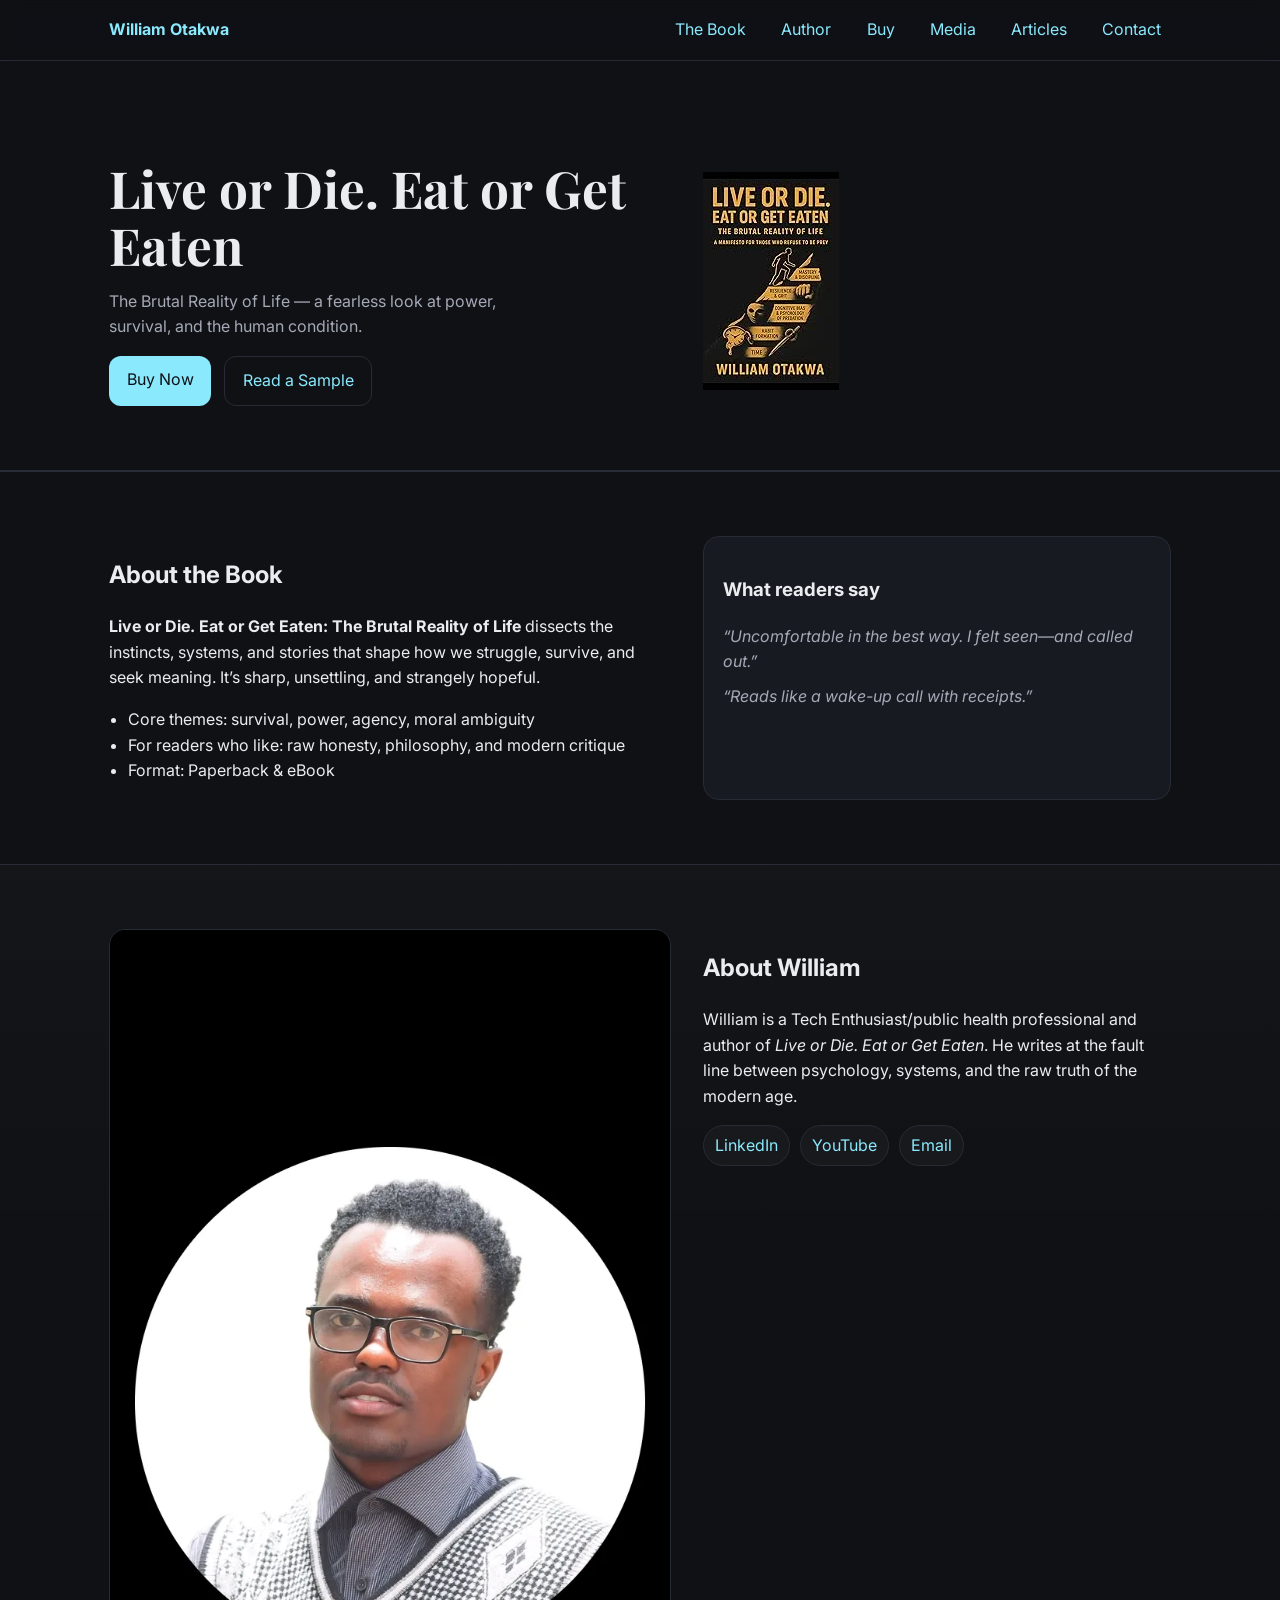
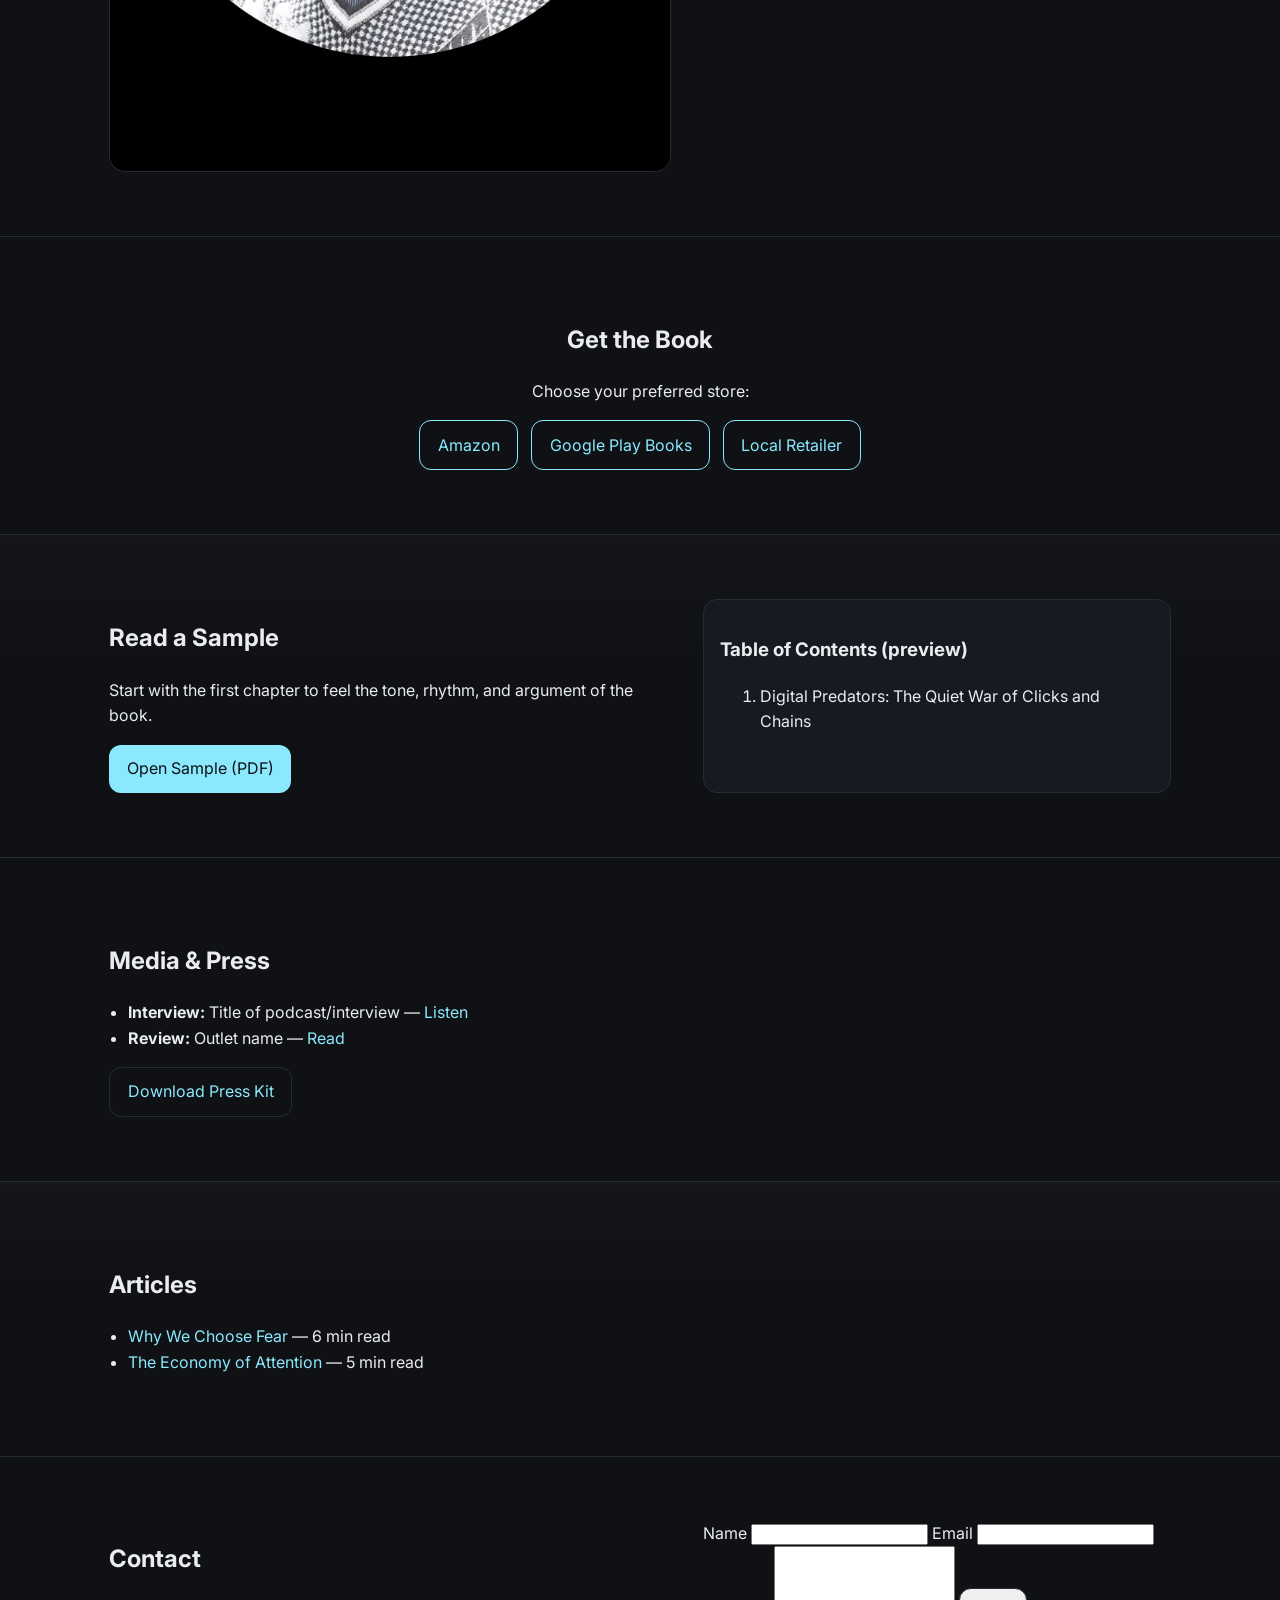
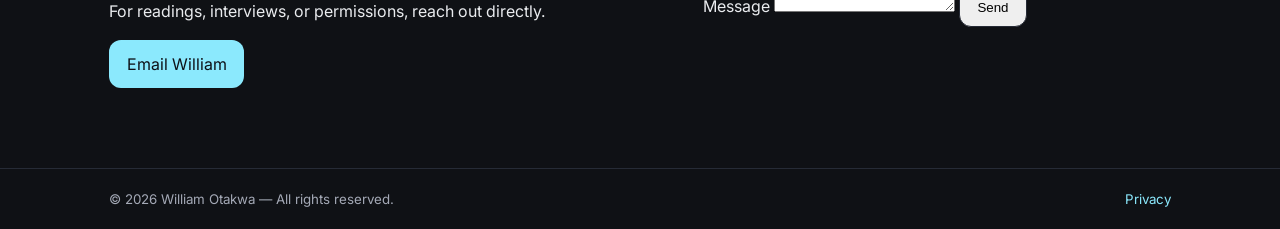
==== index.html @ 6b6ddd79 "Update book cover to new Live-or-Die.webp" ====
<!DOCTYPE html>
<html lang="en">
<head>
  <meta charset="utf-8">
  <title>Live or Die. Eat or Get Eaten — William | Official Book Site</title>
  <meta name="viewport" content="width=device-width, initial-scale=1">
  <meta name="description" content="Live or Die. Eat or Get Eaten: The Brutal Reality of Life — official site by William. Synopsis, author bio, sample chapter, buy links, press, and updates.">

  <!-- Open Graph / Twitter -->
  <meta property="og:type" content="website">
  <meta property="og:title" content="Live or Die. Eat or Get Eaten — Official Site">
  <meta property="og:description" content="The Brutal Reality of Life — book by William. Read the synopsis, preview a chapter, and get your copy.">
  <meta property="og:image" content="https://Archie-sudo.github.io/assets/img/cover-og.jpg">
  <meta property="og:url" content="https://Archie-sudo.github.io/">
  <meta name="twitter:card" content="summary_large_image">

  <!-- Fonts (optional; lightweight) -->
  <link rel="preconnect" href="https://fonts.googleapis.com" crossorigin>
  <link rel="preconnect" href="https://fonts.gstatic.com" crossorigin>
  <link href="https://fonts.googleapis.com/css2?family=Playfair+Display:wght@600;700&family=Inter:wght@400;600;700&display=swap" rel="stylesheet">

  <!-- Styles -->
  <link rel="stylesheet" href="assets/css/style.css">
  <link rel="icon" href="assets/img/favicon.ico">
</head>
<body>
  <header class="nav">
    <div class="container nav__wrap">
      <a class="logo" href="#">William Otakwa</a>
      <nav id="menu" class="menu">
        <a href="#book">The Book</a>
        <a href="#author">Author</a>
        <a href="#buy">Buy</a>
        <a href="#media">Media</a>
        <a href="#blog">Articles</a>
        <a href="#contact">Contact</a>
      </nav>
      <button id="menuBtn" class="menu-btn" aria-label="Menu">☰</button>
    </div>
  </header>

  <section class="hero">
    <div class="container hero__grid">
      <div class="hero__text">
        <h1>Live or Die. Eat or Get Eaten</h1>
        <p class="tagline">The Brutal Reality of Life — a fearless look at power, survival, and the human condition.</p>
        <div class="cta">
          <a class="btn primary" href="#buy">Buy Now</a>
          <a class="btn ghost" href="#sample">Read a Sample</a>
        </div>
      </div>
      <div class="hero__cover">
        <img src="assets/img/cover.webp" alt="Book cover: Live or Die. Eat or Get Eaten">
      </div>
    </div>
  </section>

  <section id="book" class="section">
    <div class="container grid-2">
      <div>
        <h2>About the Book</h2>
        <p><strong>Live or Die. Eat or Get Eaten: The Brutal Reality of Life</strong> dissects the instincts, systems, and stories that shape how we struggle, survive, and seek meaning. It’s sharp, unsettling, and strangely hopeful.</p>
        <ul class="list">
          <li>Core themes: survival, power, agency, moral ambiguity</li>
          <li>For readers who like: raw honesty, philosophy, and modern critique</li>
          <li>Format: Paperback & eBook</li>
        </ul>
      </div>
      <aside class="card">
        <h3>What readers say</h3>
        <p class="quote">“Uncomfortable in the best way. I felt seen—and called out.”</p>
        <p class="quote">“Reads like a wake-up call with receipts.”</p>
      </aside>
    </div>
  </section>

  <section id="author" class="section alt">
    <div class="container grid-2">
      <div>
        <img class="portrait" src="assets/img/author.webp" alt="Author portrait: William">
      </div>
      <div>
        <h2>About William</h2>
        <p>William is a Tech Enthusiast/public health professional and author of <em>Live or Die. Eat or Get Eaten</em>. He writes at the fault line between psychology, systems, and the raw truth of the modern age.</p>
        <div class="socials">
          <a class="chip" href="https://www.linkedin.com/in/YOUR_LINKEDIN" target="_blank" rel="noopener">LinkedIn</a>
          <a class="chip" href="https://www.youtube.com/@YOUR_CHANNEL" target="_blank" rel="noopener">YouTube</a>
          <a class="chip" href="mailto:williamspeakstech@gmail.com">Email</a>
        </div>
      </div>
    </div>
  </section>

  <section id="buy" class="section">
    <div class="container center">
      <h2>Get the Book</h2>
      <p>Choose your preferred store:</p>
      <div class="store-row">
        <a class="btn store" href="https://www.amazon.com/dp/YOUR_ASIN" target="_blank" rel="noopener">Amazon</a>
        <a class="btn store" href="https://play.google.com/books" target="_blank" rel="noopener">Google Play Books</a>
        <a class="btn store" href="https://YOUR_LOCAL_RETAILER_LINK" target="_blank" rel="noopener">Local Retailer</a>
      </div>
    </div>
  </section>

  <section id="sample" class="section alt">
    <div class="container grid-2">
      <div>
        <h2>Read a Sample</h2>
        <p>Start with the first chapter to feel the tone, rhythm, and argument of the book.</p>
        <a class="btn primary" href="assets/sample-chapter.pdf" target="_blank" rel="noopener">Open Sample (PDF)</a>
      </div>
      <div class="mini">
        <h3>Table of Contents (preview)</h3>
        <ol>
          <li> Digital Predators: The Quiet War of
Clicks and Chains</li>
        </ol>
      </div>
    </div>
  </section>

  <section id="media" class="section">
    <div class="container">
      <h2>Media & Press</h2>
      <ul class="media-list">
        <li><strong>Interview:</strong> Title of podcast/interview — <a href="#" target="_blank" rel="noopener">Listen</a></li>
        <li><strong>Review:</strong> Outlet name — <a href="#" target="_blank" rel="noopener">Read</a></li>
      </ul>
      <a class="btn ghost" href="assets/press-kit.zip">Download Press Kit</a>
    </div>
  </section>

  <section id="blog" class="section alt">
    <div class="container">
      <h2>Articles</h2>
      <ul class="post-list">
        <li><a href="blog/why-we-choose-fear.html">Why We Choose Fear</a> — 6 min read</li>
        <li><a href="blog/the-economy-of-attention.html">The Economy of Attention</a> — 5 min read</li>
      </ul>
    </div>
  </section>

  <section id="contact" class="section">
    <div class="container grid-2">
      <div>
        <h2>Contact</h2>
        <p>For readings, interviews, or permissions, reach out directly.</p>
        <p><a class="btn primary" href="mailto:youremail@example.com">Email William</a></p>
      </div>
      <form class="contact-form" action="mailto:youremail@example.com" method="post" enctype="text/plain">
        <label>Name <input name="name" required></label>
        <label>Email <input name="email" type="email" required></label>
        <label>Message <textarea name="message" rows="4" required></textarea></label>
        <button class="btn" type="submit">Send</button>
      </form>
    </div>
  </section>

  <footer class="footer">
    <div class="container split">
      <small>© <span id="y"></span> William Otakwa — All rights reserved.</small>
      <small><a href="privacy.html">Privacy</a></small>
    </div>
  </footer>

  <!-- Simple mobile menu toggle + year -->
  <script>
    document.getElementById('y').textContent = new Date().getFullYear();
    document.getElementById('menuBtn').onclick = () => {
      document.getElementById('menu').classList.toggle('open');
    };
  </script>

  <!-- Minimal JSON-LD for Book + Author -->
  <script type="application/ld+json">
  {
    "@context": "https://schema.org",
    "@graph": [
      {
        "@type": "Book",
        "name": "Live or Die. Eat or Get Eaten: The Brutal Reality of Life",
        "author": {"@type": "Person", "name": "William"},
        "workExample": [{"@type": "Book", "bookFormat": "EBook"}],
        "description": "A fearless look at power, survival, and the human condition.",
        "image": "https://YOUR_USERNAME.github.io/assets/img/cover-og.jpg"
      },
      {
        "@type": "Person",
        "name": "William",
        "url": "https://YOUR_USERNAME.github.io/",
        "sameAs": [
          "https://www.linkedin.com/in/YOUR_LINKEDIN",
          "https://www.youtube.com/@YOUR_CHANNEL"
        ]
      }
    ]
  }
  </script>
</body>
</html>
---- assets/css/style.css ----
:root{
  --bg:#0f1115; --fg:#eaecef; --muted:#a4a9b6;
  --card:#171a21; --line:#262b36;
  --primary:#8be9fd; --accent:#ffd166;
  --serif:"Playfair Display", serif; --sans:"Inter", system-ui, -apple-system, Segoe UI, Roboto, Arial, sans-serif;
}
*{box-sizing:border-box}
html,body{margin:0;padding:0;background:var(--bg);color:var(--fg);font-family:var(--sans);line-height:1.6}
img{max-width:100%;height:auto;display:block}
a{color:var(--primary);text-decoration:none}
a:hover{text-decoration:underline}
.container{max-width:1100px;margin:auto;padding:0 1.2rem}
.section{padding:4rem 0;border-top:1px solid var(--line)}
.section.alt{background:linear-gradient(180deg, rgba(255,255,255,0.02), rgba(0,0,0,0) 40%)}
.center{text-align:center}
.grid-2{display:grid;grid-template-columns:1.2fr 1fr;gap:2rem}
@media (max-width:900px){.grid-2{grid-template-columns:1fr}}

.nav{position:sticky;top:0;backdrop-filter:saturate(180%) blur(8px);background:rgba(15,17,21,.7);z-index:10;border-bottom:1px solid var(--line)}
.nav__wrap{display:flex;align-items:center;justify-content:space-between;height:60px}
.logo{font-weight:700}
.menu{display:flex;gap:1rem}
.menu a{padding:.4rem .6rem;border-radius:10px}
.menu a:hover{background:var(--line)}
.menu-btn{display:none;background:none;border:1px solid var(--line);color:var(--fg);padding:.3rem .5rem;border-radius:8px}
@media (max-width:800px){
  .menu{display:none;position:absolute;right:1.2rem;top:62px;background:var(--card);padding:1rem;border:1px solid var(--line);border-radius:12px;flex-direction:column}
  .menu.open{display:flex}
  .menu-btn{display:block}
}

.hero{padding:6rem 0 4rem;border-bottom:1px solid var(--line)}
.hero__grid{display:grid;grid-template-columns:1.2fr 1fr;gap:2rem;align-items:center}
@media (max-width:900px){.hero__grid{grid-template-columns:1fr}}
.hero__text h1{font-family:var(--serif);font-size: clamp(2rem, 4vw, 3.2rem);line-height:1.1;margin:.2rem 0}
.tagline{color:var(--muted);max-width:40ch}
.cta{margin-top:1rem;display:flex;gap:.8rem;flex-wrap:wrap}
.btn{display:inline-block;padding:.7rem 1.1rem;border-radius:12px;border:1px solid var(--line)}
.btn.primary{background:var(--primary);color:#0d1117;border:none}
.btn.ghost{background:transparent}
.btn.store{border-color:var(--primary)}

.card{background:var(--card);padding:1.2rem;border:1px solid var(--line);border-radius:16px}
.quote{margin:.6rem 0;color:var(--muted);font-style:italic}
.portrait{border-radius:16px;border:1px solid var(--line)}
.socials{display:flex;gap:.6rem;flex-wrap:wrap;margin-top:1rem}
.chip{padding:.4rem .7rem;border:1px solid var(--line);border-radius:999px;background:rgba(255,255,255,.03)}
.store-row{display:flex;gap:.8rem;justify-content:center;flex-wrap:wrap;margin-top:1rem}
.mini{background:var(--card);padding:1rem;border:1px solid var(--line);border-radius:14px}

.media-list, .post-list, .list{padding-left:1.2rem}
.footer{padding:1.2rem 0;border-top:1px solid var(--line);color:var(--muted)}
.footer .split{display:flex;justify-content:space-between;gap:1rem;flex-wrap:wrap}
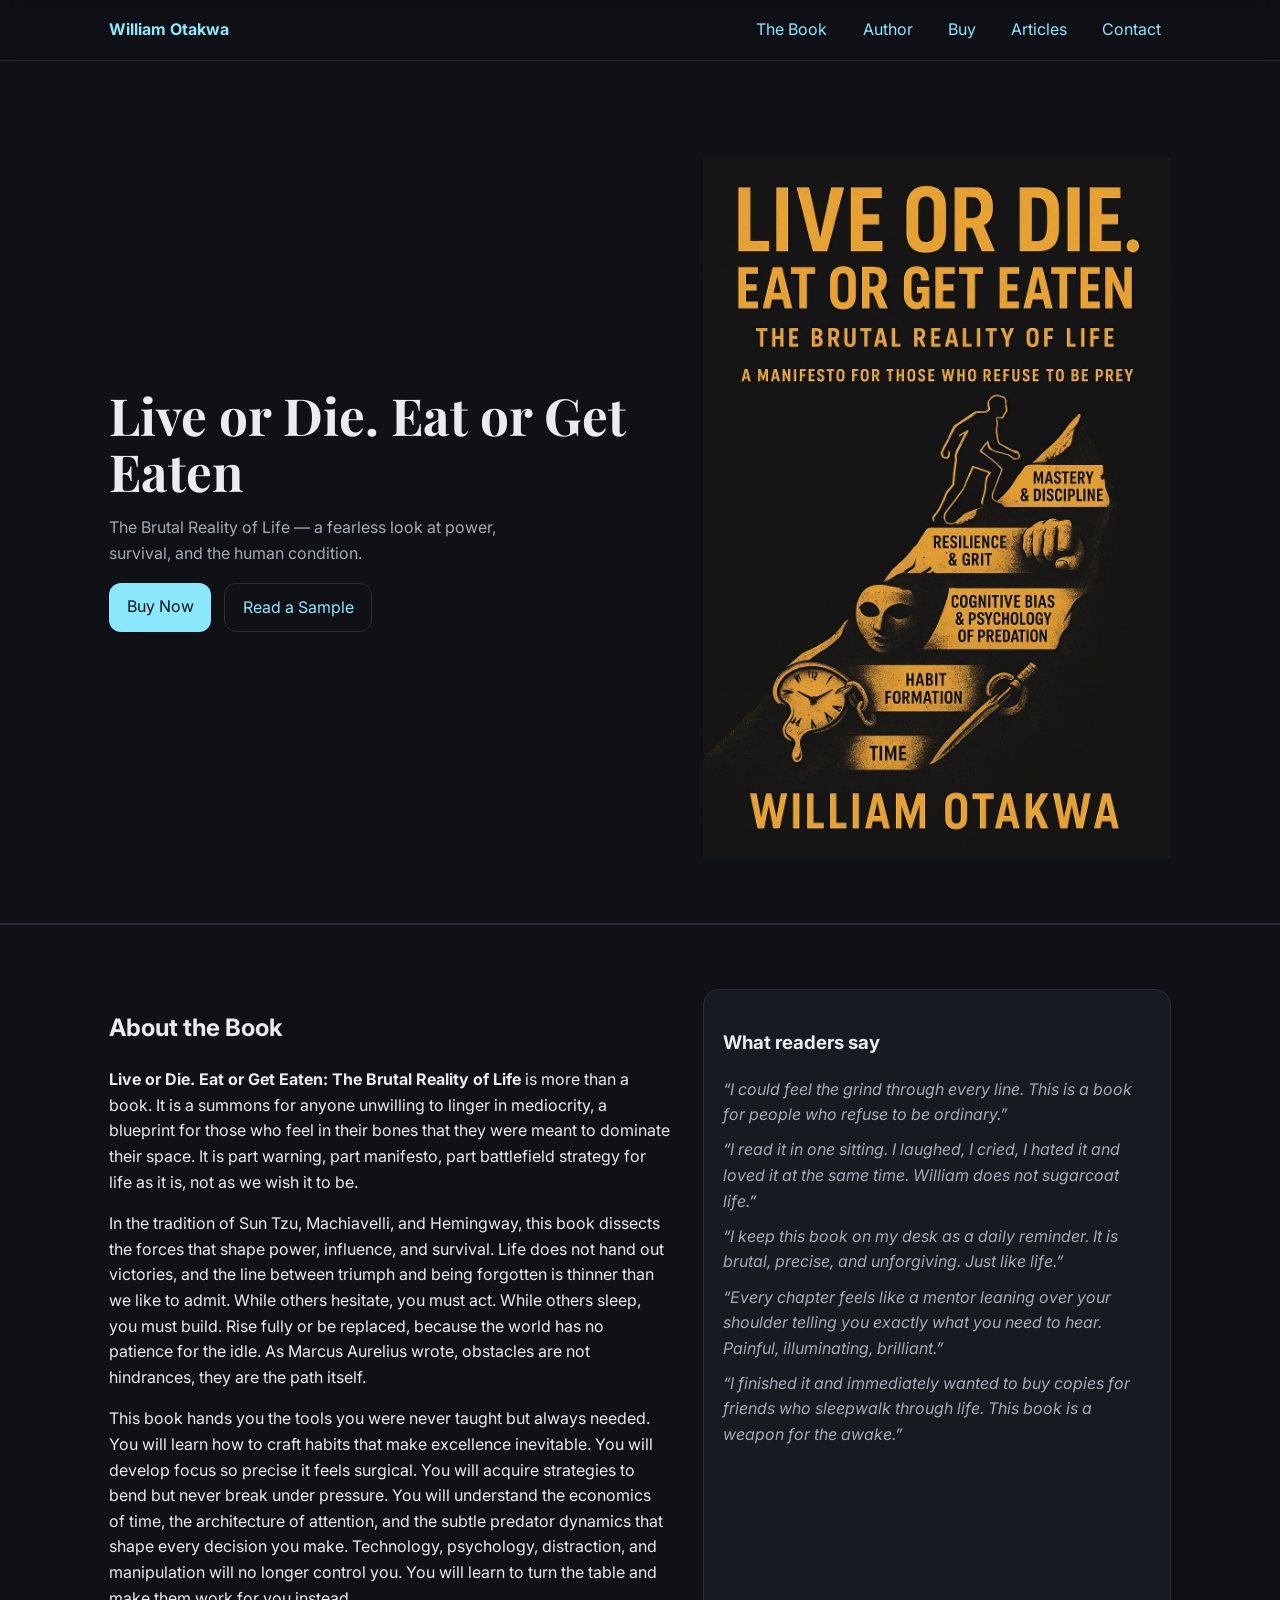
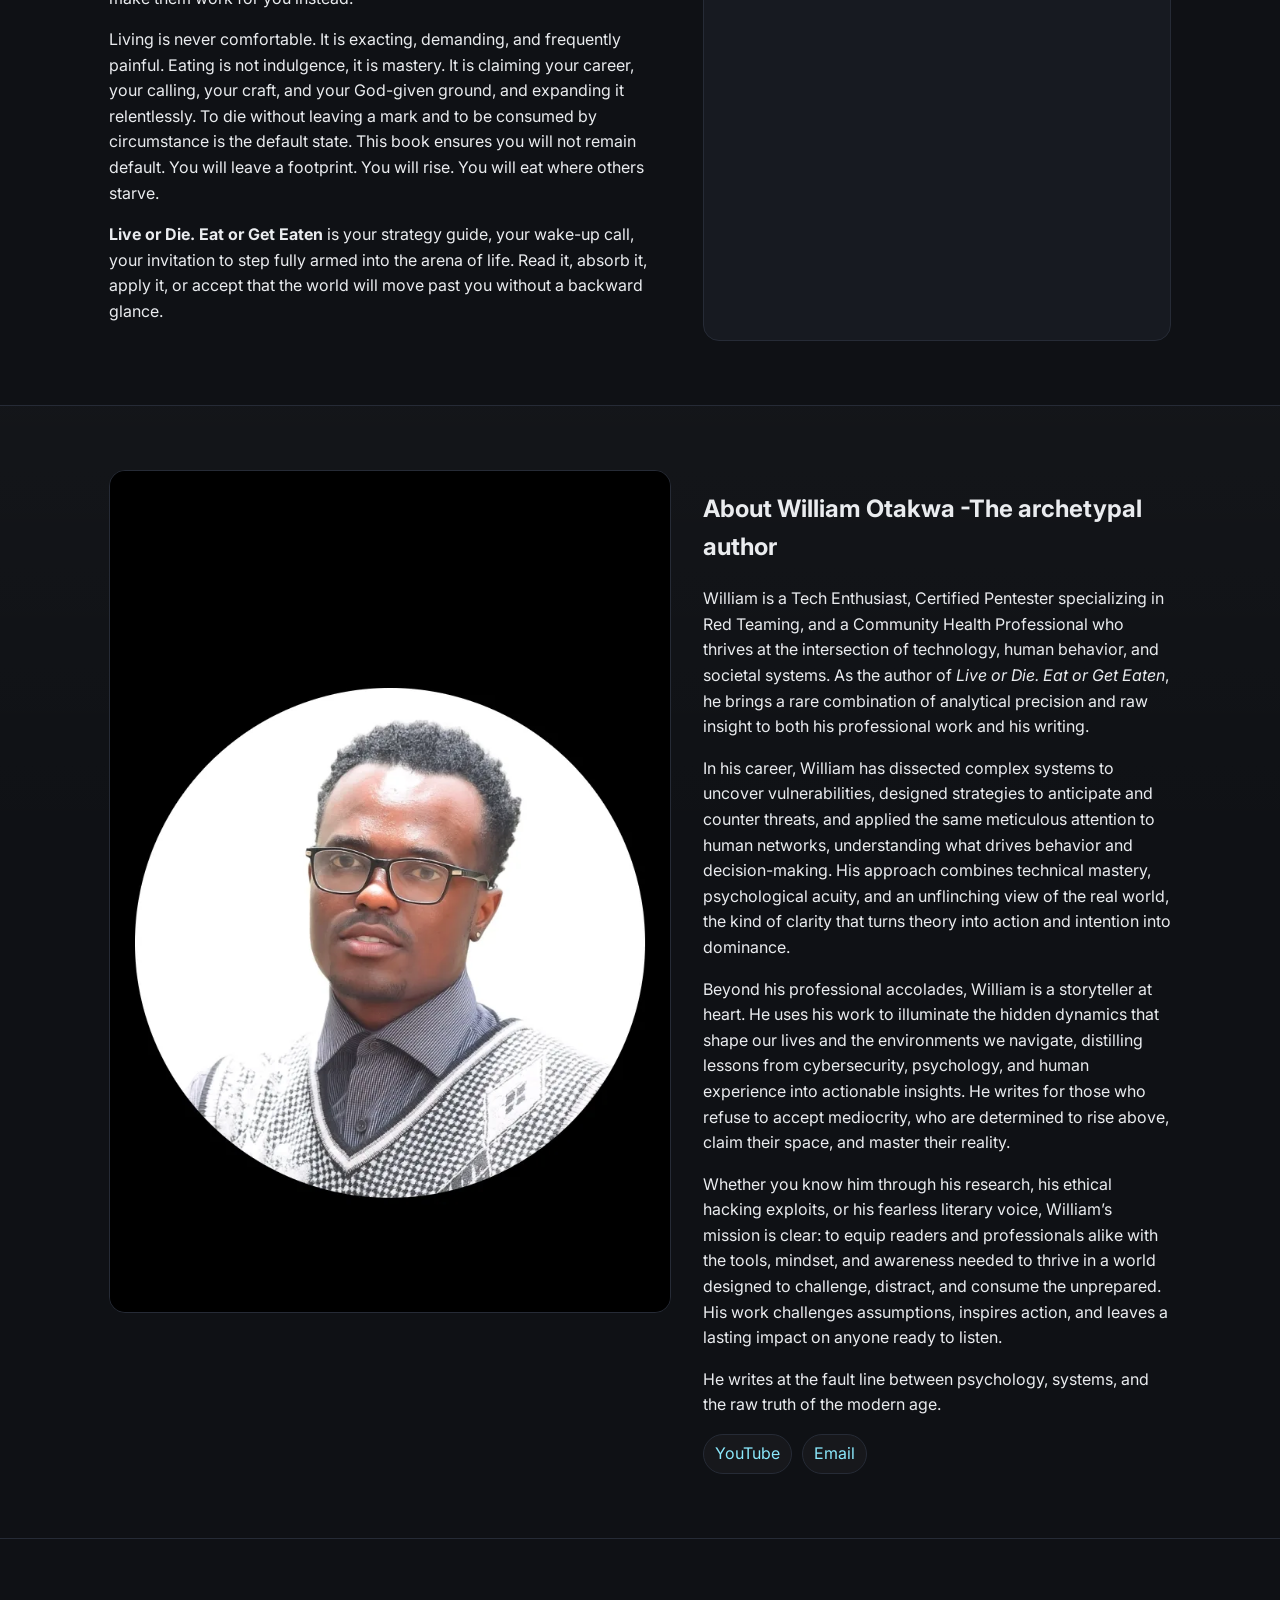
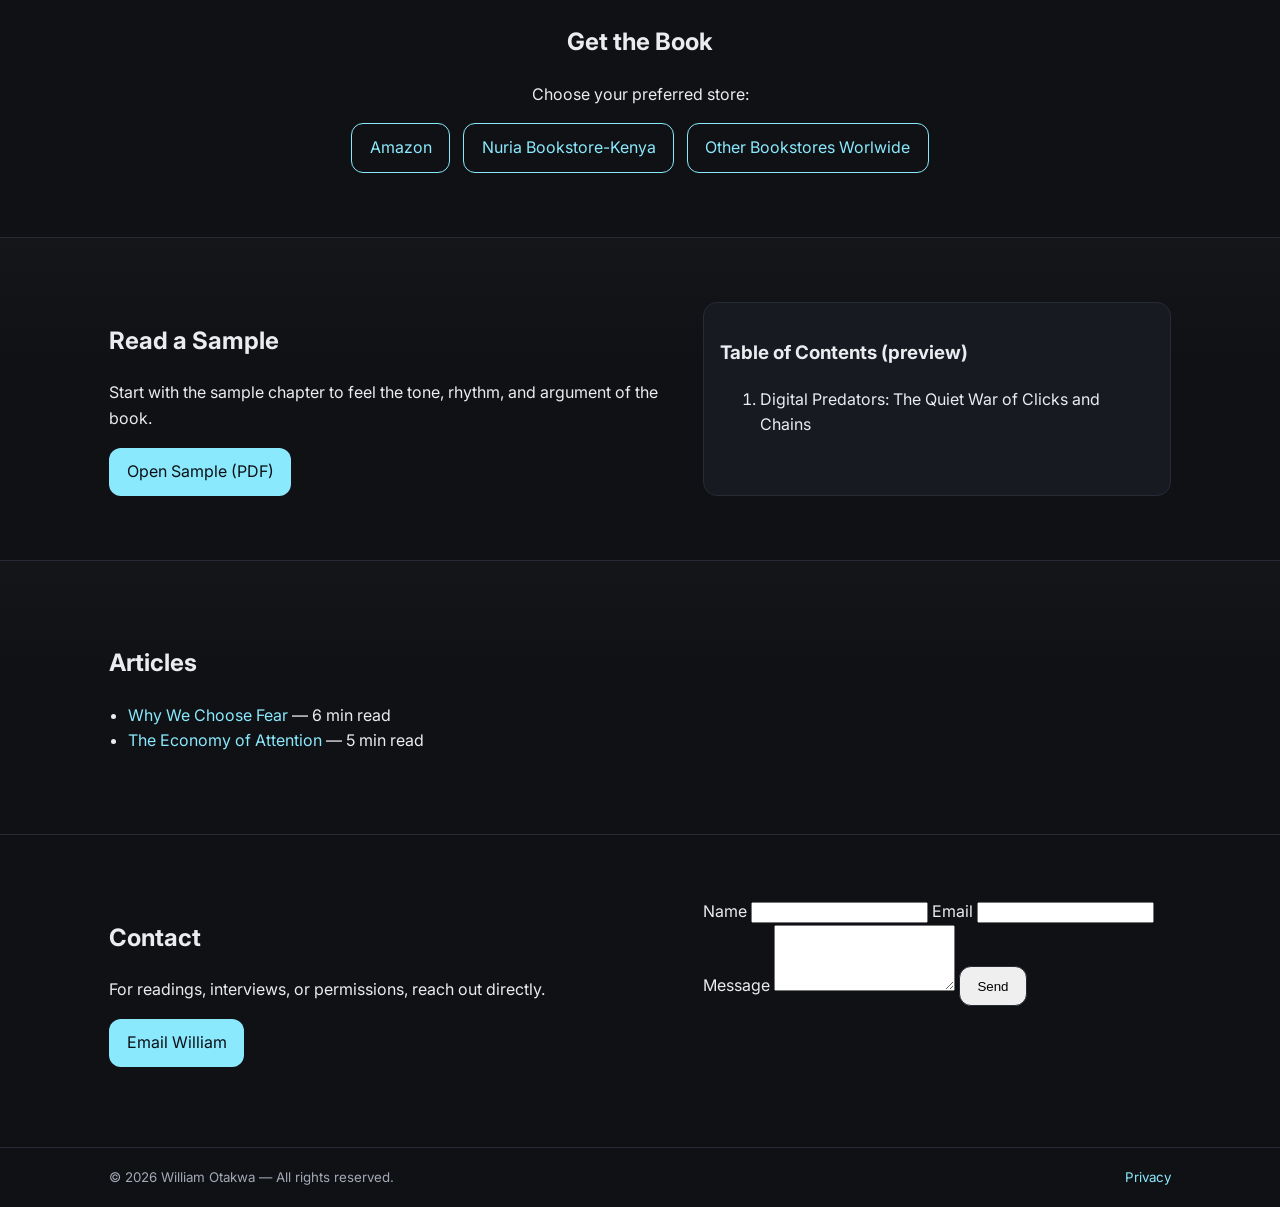
==== commit e1550c0a: "Initial author site for Live or Die. Eat or Get Eaten" ====
--- a/index.html
+++ b/index.html
@@ -10,7 +10,7 @@
   <meta property="og:type" content="website">
   <meta property="og:title" content="Live or Die. Eat or Get Eaten — Official Site">
   <meta property="og:description" content="The Brutal Reality of Life — book by William. Read the synopsis, preview a chapter, and get your copy.">
-  <meta property="og:image" content="https://Archie-sudo.github.io/assets/img/cover-og.jpg">
+  <meta property="og:image" content="https://Archie-sudo.github.io/assets/img/Live-or-Die.webp">
   <meta property="og:url" content="https://Archie-sudo.github.io/">
   <meta name="twitter:card" content="summary_large_image">
 
@@ -31,7 +31,7 @@
         <a href="#book">The Book</a>
         <a href="#author">Author</a>
         <a href="#buy">Buy</a>
-        <a href="#media">Media</a>
+        
         <a href="#blog">Articles</a>
         <a href="#contact">Contact</a>
       </nav>
@@ -50,29 +50,37 @@
         </div>
       </div>
       <div class="hero__cover">
-        <img src="assets/img/cover.webp" alt="Book cover: Live or Die. Eat or Get Eaten">
-      </div>
-    </div>
-  </section>
-
-  <section id="book" class="section">
-    <div class="container grid-2">
-      <div>
-        <h2>About the Book</h2>
-        <p><strong>Live or Die. Eat or Get Eaten: The Brutal Reality of Life</strong> dissects the instincts, systems, and stories that shape how we struggle, survive, and seek meaning. It’s sharp, unsettling, and strangely hopeful.</p>
-        <ul class="list">
-          <li>Core themes: survival, power, agency, moral ambiguity</li>
-          <li>For readers who like: raw honesty, philosophy, and modern critique</li>
-          <li>Format: Paperback & eBook</li>
-        </ul>
-      </div>
-      <aside class="card">
-        <h3>What readers say</h3>
-        <p class="quote">“Uncomfortable in the best way. I felt seen—and called out.”</p>
-        <p class="quote">“Reads like a wake-up call with receipts.”</p>
-      </aside>
-    </div>
-  </section>
+        <img src="assets/img/Live-or-Die.webp" alt="Book cover: Live or Die. Eat or Get Eaten">
+      </div>
+    </div>
+  </section>
+
+ <section id="book" class="section">
+  <div class="container grid-2">
+    <div>
+      <h2>About the Book</h2>
+      <p><strong>Live or Die. Eat or Get Eaten: The Brutal Reality of Life</strong> is more than a book. It is a summons for anyone unwilling to linger in mediocrity, a blueprint for those who feel in their bones that they were meant to dominate their space. It is part warning, part manifesto, part battlefield strategy for life as it is, not as we wish it to be.</p>
+
+      <p>In the tradition of Sun Tzu, Machiavelli, and Hemingway, this book dissects the forces that shape power, influence, and survival. Life does not hand out victories, and the line between triumph and being forgotten is thinner than we like to admit. While others hesitate, you must act. While others sleep, you must build. Rise fully or be replaced, because the world has no patience for the idle. As Marcus Aurelius wrote, obstacles are not hindrances, they are the path itself.</p>
+
+      <p>This book hands you the tools you were never taught but always needed. You will learn how to craft habits that make excellence inevitable. You will develop focus so precise it feels surgical. You will acquire strategies to bend but never break under pressure. You will understand the economics of time, the architecture of attention, and the subtle predator dynamics that shape every decision you make. Technology, psychology, distraction, and manipulation will no longer control you. You will learn to turn the table and make them work for you instead.</p>
+
+      <p>Living is never comfortable. It is exacting, demanding, and frequently painful. Eating is not indulgence, it is mastery. It is claiming your career, your calling, your craft, and your God-given ground, and expanding it relentlessly. To die without leaving a mark and to be consumed by circumstance is the default state. This book ensures you will not remain default. You will leave a footprint. You will rise. You will eat where others starve.</p>
+
+      <p><strong>Live or Die. Eat or Get Eaten</strong> is your strategy guide, your wake-up call, your invitation to step fully armed into the arena of life. Read it, absorb it, apply it, or accept that the world will move past you without a backward glance.</p>
+    </div>
+    <aside class="card">
+      <h3>What readers say</h3>
+      <p class="quote">“I could feel the grind through every line. This is a book for people who refuse to be ordinary.”</p>
+      <p class="quote">“I read it in one sitting. I laughed, I cried, I hated it and loved it at the same time. William does not sugarcoat life.”</p>
+      <p class="quote">“I keep this book on my desk as a daily reminder. It is brutal, precise, and unforgiving. Just like life.”</p>
+      <p class="quote">“Every chapter feels like a mentor leaning over your shoulder telling you exactly what you need to hear. Painful, illuminating, brilliant.”</p>
+      <p class="quote">“I finished it and immediately wanted to buy copies for friends who sleepwalk through life. This book is a weapon for the awake.”</p>
+    </aside>
+  </div>
+</section>
+
+
 
   <section id="author" class="section alt">
     <div class="container grid-2">
@@ -80,11 +88,17 @@
         <img class="portrait" src="assets/img/author.webp" alt="Author portrait: William">
       </div>
       <div>
-        <h2>About William</h2>
-        <p>William is a Tech Enthusiast/public health professional and author of <em>Live or Die. Eat or Get Eaten</em>. He writes at the fault line between psychology, systems, and the raw truth of the modern age.</p>
+         <h2>About William Otakwa -The archetypal author</h2>
+      <p>William is a Tech Enthusiast, Certified Pentester specializing in Red Teaming, and a Community Health Professional who thrives at the intersection of technology, human behavior, and societal systems. As the author of <em>Live or Die. Eat or Get Eaten</em>, he brings a rare combination of analytical precision and raw insight to both his professional work and his writing.</p>
+      
+      <p>In his career, William has dissected complex systems to uncover vulnerabilities, designed strategies to anticipate and counter threats, and applied the same meticulous attention to human networks, understanding what drives behavior and decision-making. His approach combines technical mastery, psychological acuity, and an unflinching view of the real world, the kind of clarity that turns theory into action and intention into dominance.</p>
+      
+      <p>Beyond his professional accolades, William is a storyteller at heart. He uses his work to illuminate the hidden dynamics that shape our lives and the environments we navigate, distilling lessons from cybersecurity, psychology, and human experience into actionable insights. He writes for those who refuse to accept mediocrity, who are determined to rise above, claim their space, and master their reality. </p>
+      
+      <p>Whether you know him through his research, his ethical hacking exploits, or his fearless literary voice, William’s mission is clear: to equip readers and professionals alike with the tools, mindset, and awareness needed to thrive in a world designed to challenge, distract, and consume the unprepared. His work challenges assumptions, inspires action, and leaves a lasting impact on anyone ready to listen.</p> He writes at the fault line between psychology, systems, and the raw truth of the modern age.</p>
         <div class="socials">
-          <a class="chip" href="https://www.linkedin.com/in/YOUR_LINKEDIN" target="_blank" rel="noopener">LinkedIn</a>
-          <a class="chip" href="https://www.youtube.com/@YOUR_CHANNEL" target="_blank" rel="noopener">YouTube</a>
+          
+          <a class="chip" href="https://www.youtube.com/@liveordieeatorgeteaten" target="_blank" rel="noopener">YouTube</a>
           <a class="chip" href="mailto:williamspeakstech@gmail.com">Email</a>
         </div>
       </div>
@@ -96,9 +110,9 @@
       <h2>Get the Book</h2>
       <p>Choose your preferred store:</p>
       <div class="store-row">
-        <a class="btn store" href="https://www.amazon.com/dp/YOUR_ASIN" target="_blank" rel="noopener">Amazon</a>
-        <a class="btn store" href="https://play.google.com/books" target="_blank" rel="noopener">Google Play Books</a>
-        <a class="btn store" href="https://YOUR_LOCAL_RETAILER_LINK" target="_blank" rel="noopener">Local Retailer</a>
+        <a class="btn store" href="https://www.amazon.com/Live-Die-Eat-Get-Eaten-ebook/dp/B0F8RGP8HL/ref=sr_1_1?crid=KHFX2Y96I99D&" target="_blank" rel="noopener">Amazon</a>
+        <a class="btn store" href="https://nuriakenya.com/product/live-or-die-eat-or-get-eaten-the-brutal-reality-of-life-by-william-otakwa/" target="_blank" rel="noopener">Nuria Bookstore-Kenya</a>
+        <a class="btn store" href="https://books2read.com/u/bwEYG0" target="_blank" rel="noopener">Other Bookstores Worlwide</a>
       </div>
     </div>
   </section>
@@ -107,7 +121,7 @@
     <div class="container grid-2">
       <div>
         <h2>Read a Sample</h2>
-        <p>Start with the first chapter to feel the tone, rhythm, and argument of the book.</p>
+        <p>Start with the sample chapter to feel the tone, rhythm, and argument of the book.</p>
         <a class="btn primary" href="assets/sample-chapter.pdf" target="_blank" rel="noopener">Open Sample (PDF)</a>
       </div>
       <div class="mini">
@@ -120,16 +134,7 @@
     </div>
   </section>
 
-  <section id="media" class="section">
-    <div class="container">
-      <h2>Media & Press</h2>
-      <ul class="media-list">
-        <li><strong>Interview:</strong> Title of podcast/interview — <a href="#" target="_blank" rel="noopener">Listen</a></li>
-        <li><strong>Review:</strong> Outlet name — <a href="#" target="_blank" rel="noopener">Read</a></li>
-      </ul>
-      <a class="btn ghost" href="assets/press-kit.zip">Download Press Kit</a>
-    </div>
-  </section>
+  
 
   <section id="blog" class="section alt">
     <div class="container">
@@ -146,9 +151,9 @@
       <div>
         <h2>Contact</h2>
         <p>For readings, interviews, or permissions, reach out directly.</p>
-        <p><a class="btn primary" href="mailto:youremail@example.com">Email William</a></p>
-      </div>
-      <form class="contact-form" action="mailto:youremail@example.com" method="post" enctype="text/plain">
+        <p><a class="btn primary" href="mailto:williamspeakstech@gmail.com">Email William</a></p>
+      </div>
+      <form class="contact-form" action="mailto:williamspeakstech@gmail.com" method="post" enctype="text/plain">
         <label>Name <input name="name" required></label>
         <label>Email <input name="email" type="email" required></label>
         <label>Message <textarea name="message" rows="4" required></textarea></label>
@@ -180,18 +185,18 @@
       {
         "@type": "Book",
         "name": "Live or Die. Eat or Get Eaten: The Brutal Reality of Life",
-        "author": {"@type": "Person", "name": "William"},
+        "author": {"@type": "Person", "name": "William Otakwa"},
         "workExample": [{"@type": "Book", "bookFormat": "EBook"}],
         "description": "A fearless look at power, survival, and the human condition.",
-        "image": "https://YOUR_USERNAME.github.io/assets/img/cover-og.jpg"
+        "image": "https://Archie-sudo.github.io/assets/img/cover-og.jpg"
       },
       {
         "@type": "Person",
-        "name": "William",
-        "url": "https://YOUR_USERNAME.github.io/",
+        "name": "William Otakwa",
+        "url": "https://Archie-sudo.github.io/",
         "sameAs": [
-          "https://www.linkedin.com/in/YOUR_LINKEDIN",
-          "https://www.youtube.com/@YOUR_CHANNEL"
+          
+          "https://www.youtube.com/@liveordieeatorgeteaten"
         ]
       }
     ]
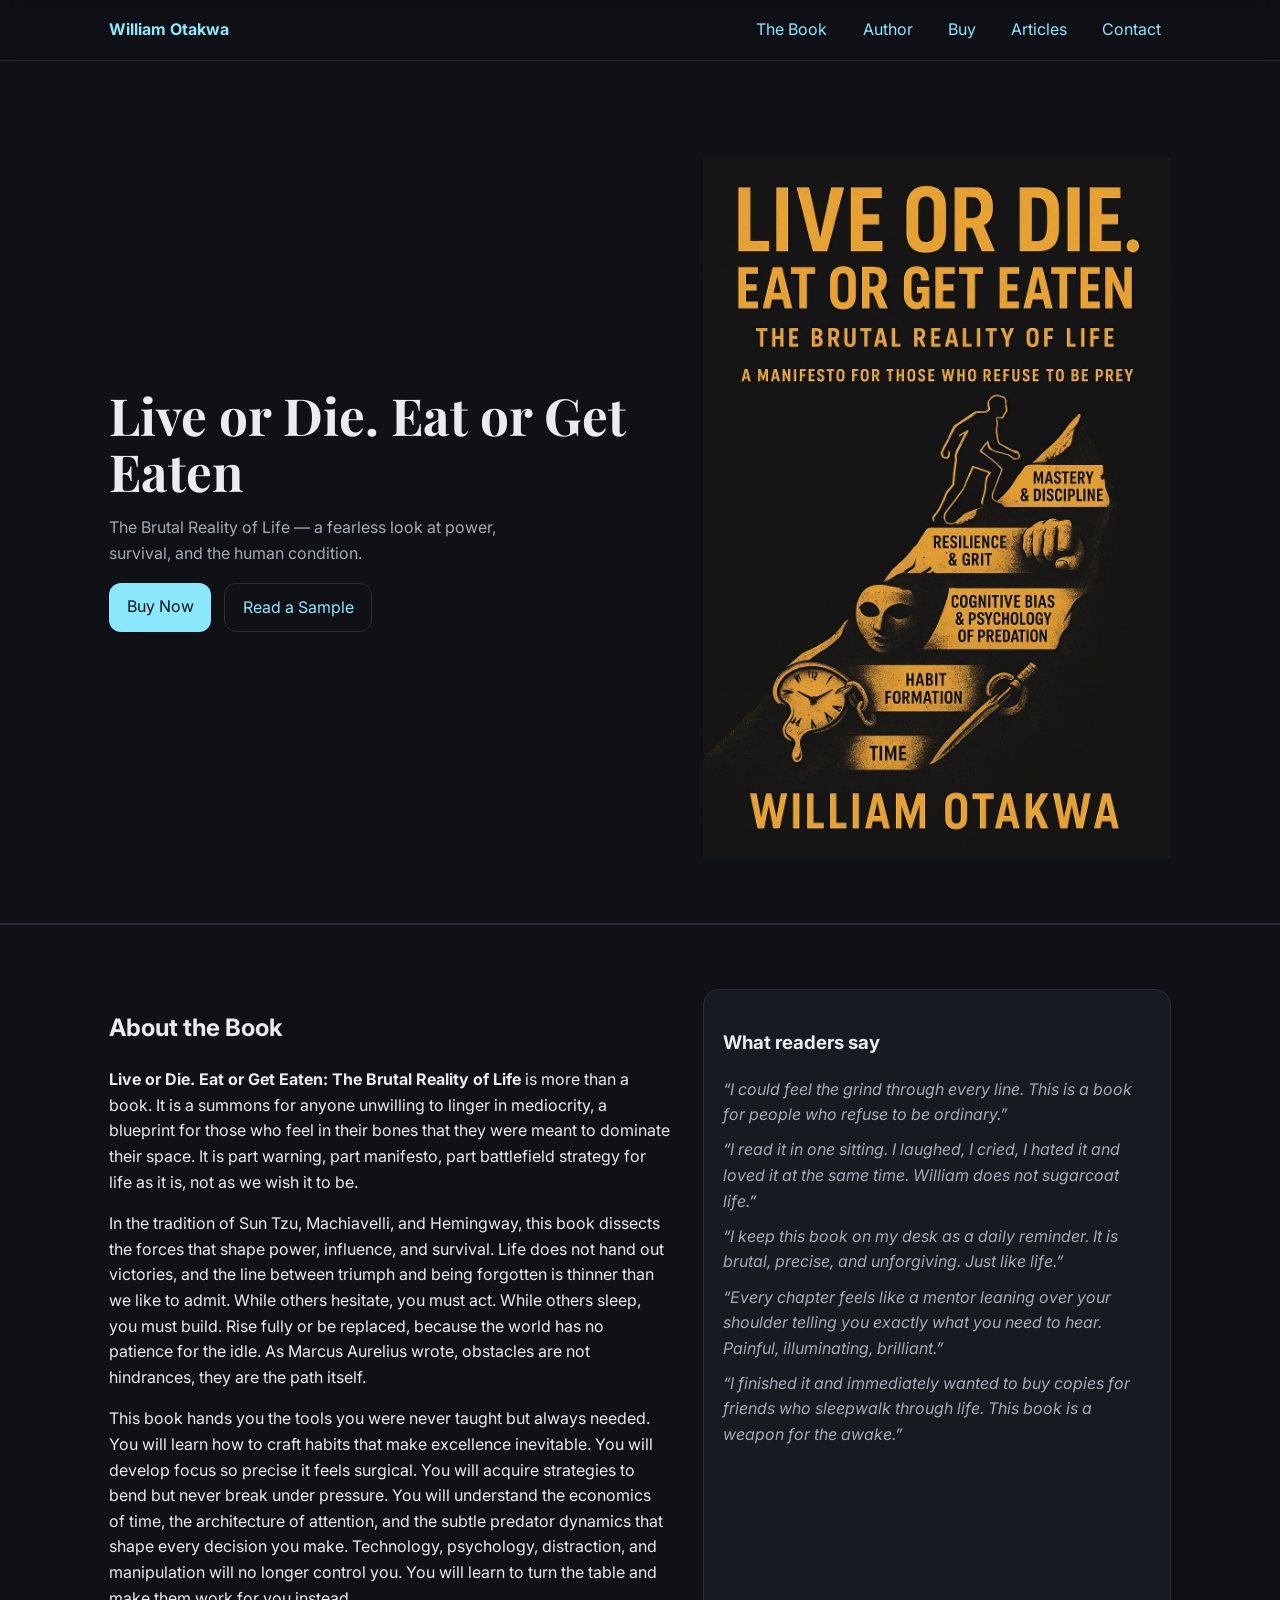
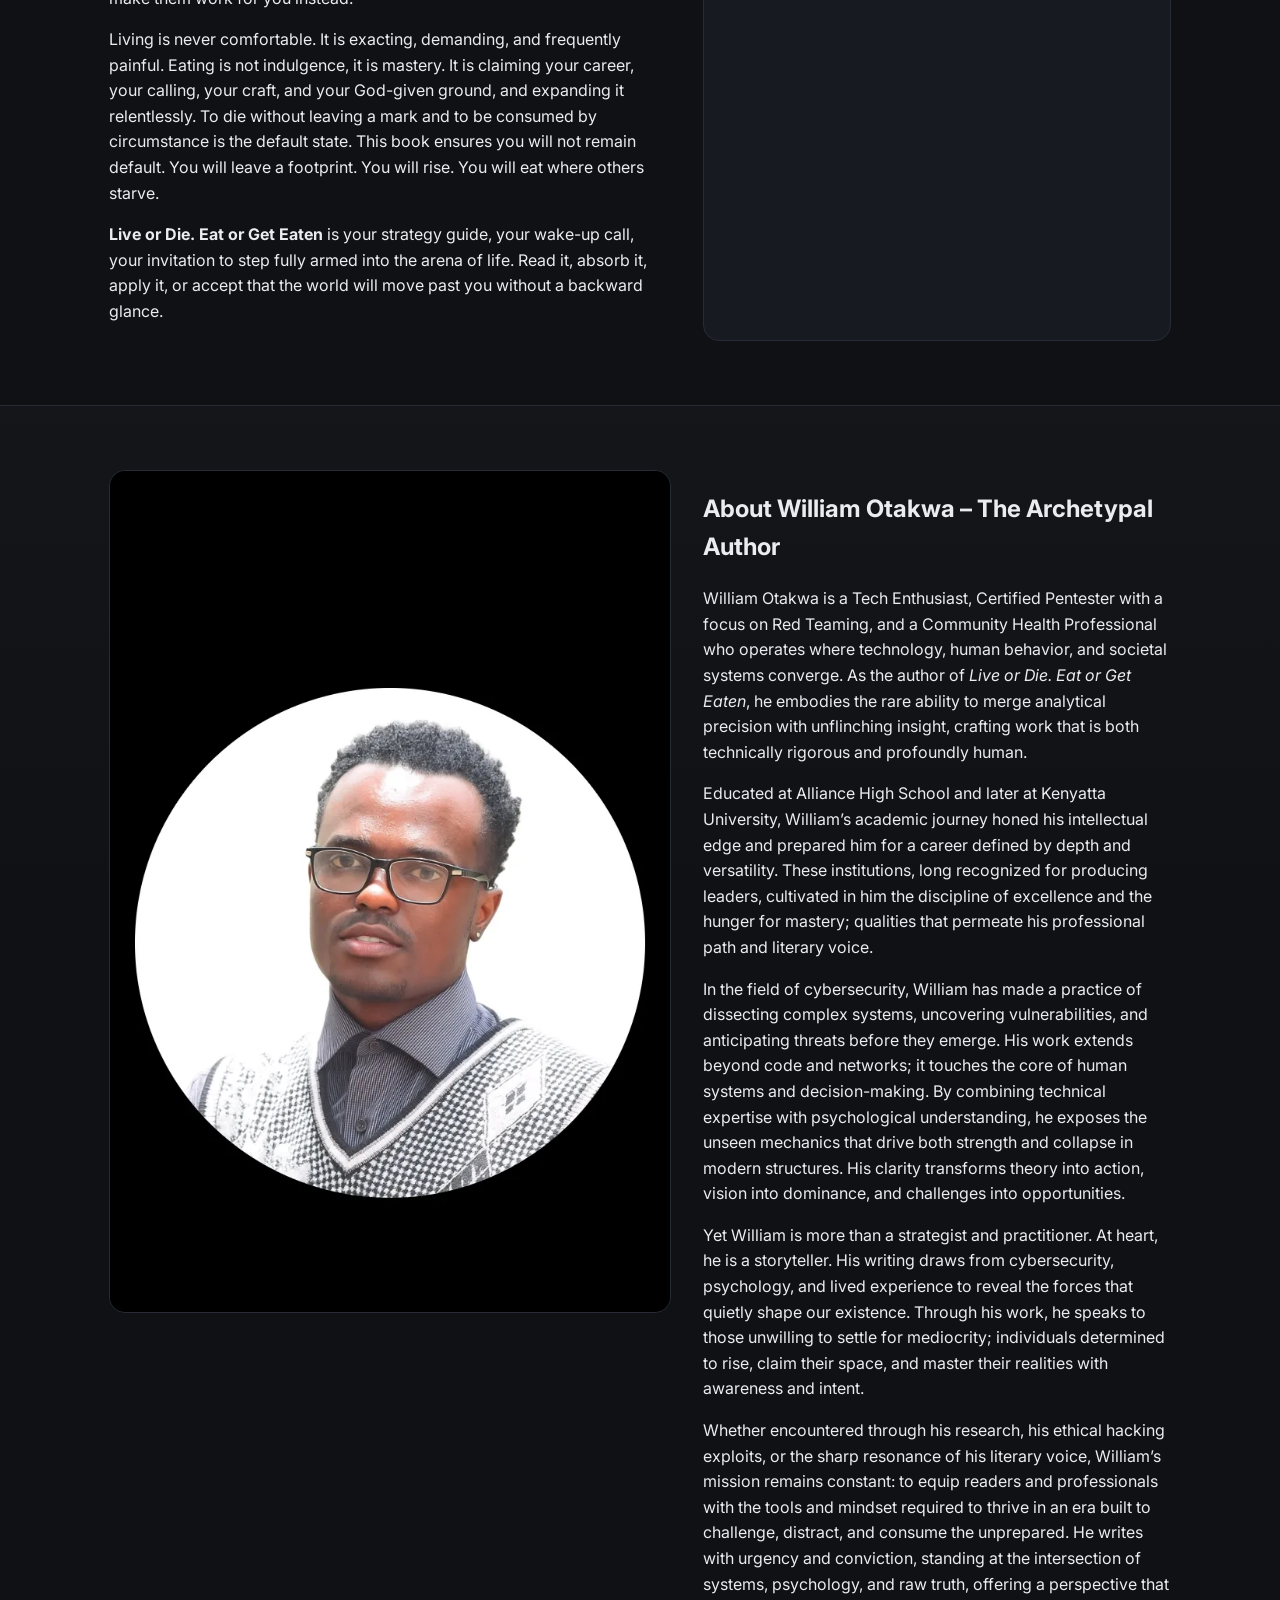
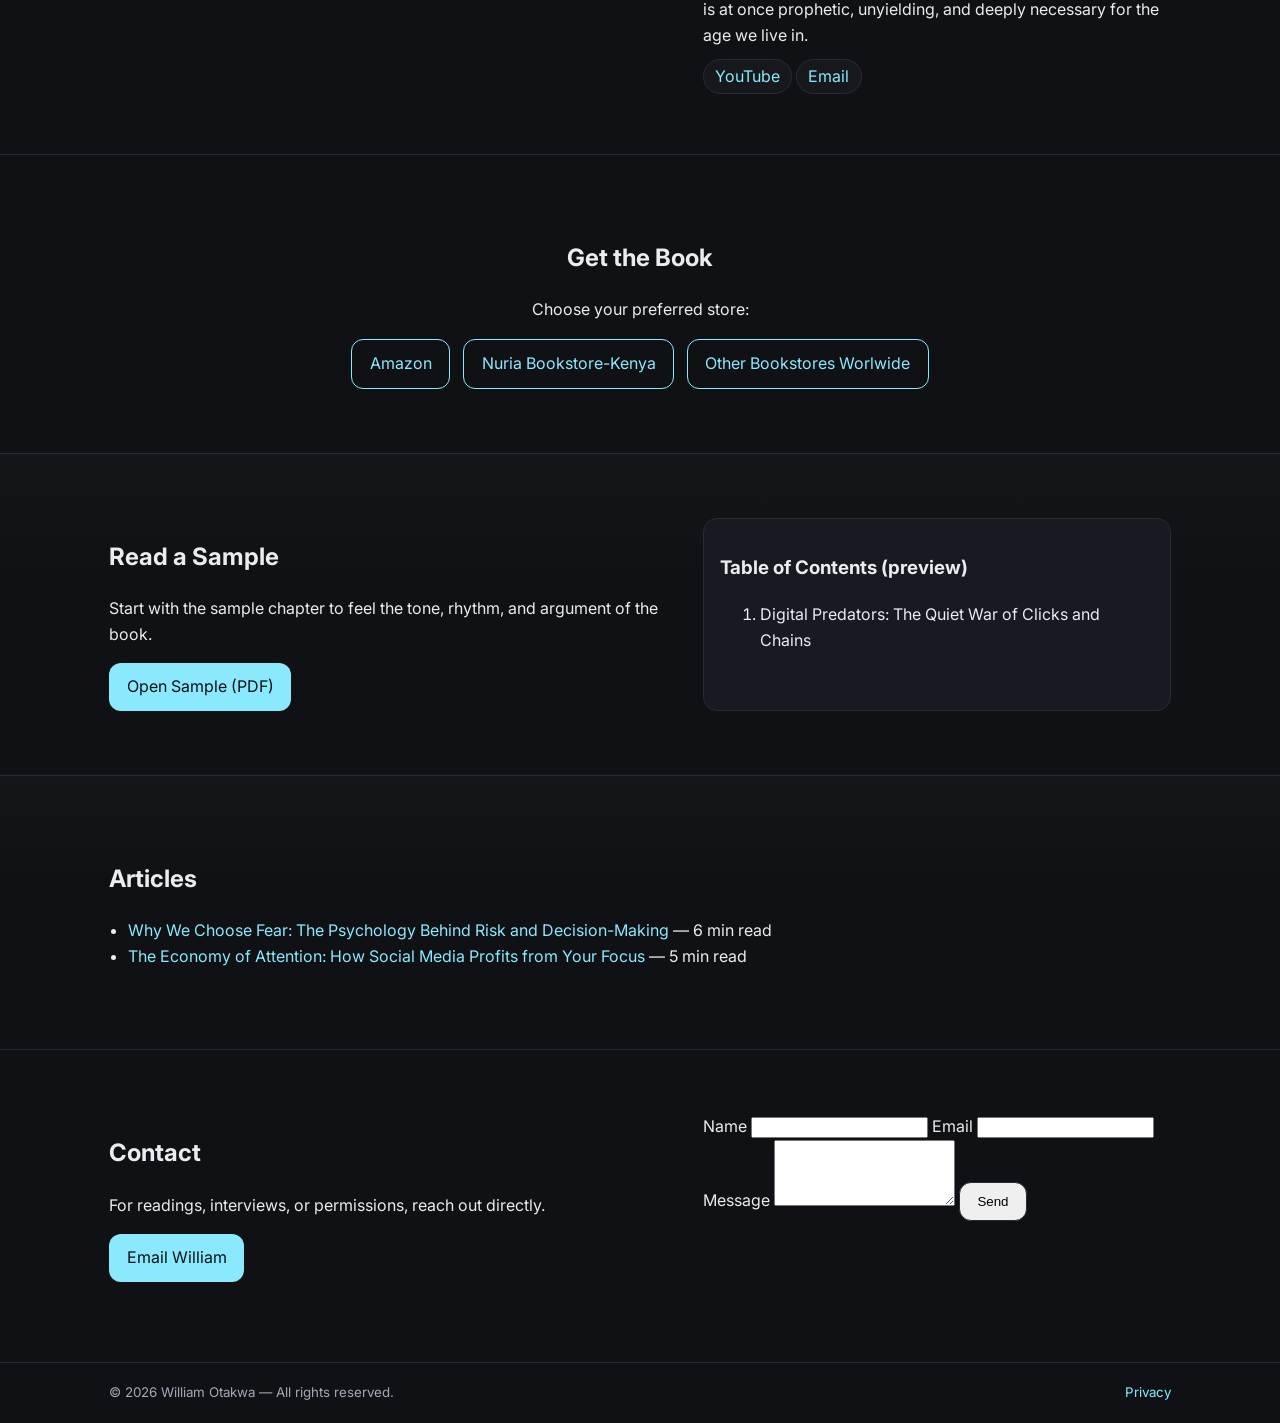
==== commit 4e7463c7: "Wrote articles and created files" ====
--- a/index.html
+++ b/index.html
@@ -88,15 +88,19 @@
         <img class="portrait" src="assets/img/author.webp" alt="Author portrait: William">
       </div>
       <div>
-         <h2>About William Otakwa -The archetypal author</h2>
-      <p>William is a Tech Enthusiast, Certified Pentester specializing in Red Teaming, and a Community Health Professional who thrives at the intersection of technology, human behavior, and societal systems. As the author of <em>Live or Die. Eat or Get Eaten</em>, he brings a rare combination of analytical precision and raw insight to both his professional work and his writing.</p>
-      
-      <p>In his career, William has dissected complex systems to uncover vulnerabilities, designed strategies to anticipate and counter threats, and applied the same meticulous attention to human networks, understanding what drives behavior and decision-making. His approach combines technical mastery, psychological acuity, and an unflinching view of the real world, the kind of clarity that turns theory into action and intention into dominance.</p>
-      
-      <p>Beyond his professional accolades, William is a storyteller at heart. He uses his work to illuminate the hidden dynamics that shape our lives and the environments we navigate, distilling lessons from cybersecurity, psychology, and human experience into actionable insights. He writes for those who refuse to accept mediocrity, who are determined to rise above, claim their space, and master their reality. </p>
-      
-      <p>Whether you know him through his research, his ethical hacking exploits, or his fearless literary voice, William’s mission is clear: to equip readers and professionals alike with the tools, mindset, and awareness needed to thrive in a world designed to challenge, distract, and consume the unprepared. His work challenges assumptions, inspires action, and leaves a lasting impact on anyone ready to listen.</p> He writes at the fault line between psychology, systems, and the raw truth of the modern age.</p>
-        <div class="socials">
+         <h2>About William Otakwa – The Archetypal Author</h2>
+<p>William Otakwa is a Tech Enthusiast, Certified Pentester with a focus on Red Teaming, and a Community Health Professional who operates where technology, human behavior, and societal systems converge. As the author of <em>Live or Die. Eat or Get Eaten</em>, he embodies the rare ability to merge analytical precision with unflinching insight, crafting work that is both technically rigorous and profoundly human.</p>
+
+<p>Educated at Alliance High School and later at Kenyatta University, William’s academic journey honed his intellectual edge and prepared him for a career defined by depth and versatility. These institutions, long recognized for producing leaders, cultivated in him the discipline of excellence and the hunger for mastery; qualities that permeate his professional path and literary voice.</p>
+
+<p>In the field of cybersecurity, William has made a practice of dissecting complex systems, uncovering vulnerabilities, and anticipating threats before they emerge. His work extends beyond code and networks; it touches the core of human systems and decision-making. By combining technical expertise with psychological understanding, he exposes the unseen mechanics that drive both strength and collapse in modern structures. His clarity transforms theory into action, vision into dominance, and challenges into opportunities.</p>
+
+<p>Yet William is more than a strategist and practitioner. At heart, he is a storyteller. His writing draws from cybersecurity, psychology, and lived experience to reveal the forces that quietly shape our existence. Through his work, he speaks to those unwilling to settle for mediocrity; individuals determined to rise, claim their space, and master their realities with awareness and intent.</p>
+
+<p>Whether encountered through his research, his ethical hacking exploits, or the sharp resonance of his literary voice, William’s mission remains constant: to equip readers and professionals with the tools and mindset required to thrive in an era built to challenge, distract, and consume the unprepared. He writes with urgency and conviction, standing at the intersection of systems, psychology, and raw truth, offering a perspective that is at once prophetic, unyielding, and deeply necessary for the age we live in.</p>
+<div class="socials"></div>
+
+
           
           <a class="chip" href="https://www.youtube.com/@liveordieeatorgeteaten" target="_blank" rel="noopener">YouTube</a>
           <a class="chip" href="mailto:williamspeakstech@gmail.com">Email</a>
@@ -137,14 +141,15 @@
   
 
   <section id="blog" class="section alt">
-    <div class="container">
-      <h2>Articles</h2>
-      <ul class="post-list">
-        <li><a href="blog/why-we-choose-fear.html">Why We Choose Fear</a> — 6 min read</li>
-        <li><a href="blog/the-economy-of-attention.html">The Economy of Attention</a> — 5 min read</li>
-      </ul>
-    </div>
-  </section>
+  <div class="container">
+    <h2>Articles</h2>
+    <ul class="post-list">
+      <li><a href="articles/why-we-choose-fear.html">Why We Choose Fear: The Psychology Behind Risk and Decision-Making</a> — 6 min read</li>
+      <li><a href="articles/the-economy-of-attention.html">The Economy of Attention: How Social Media Profits from Your Focus</a> — 5 min read</li>
+    </ul>
+  </div>
+</section>
+
 
   <section id="contact" class="section">
     <div class="container grid-2">
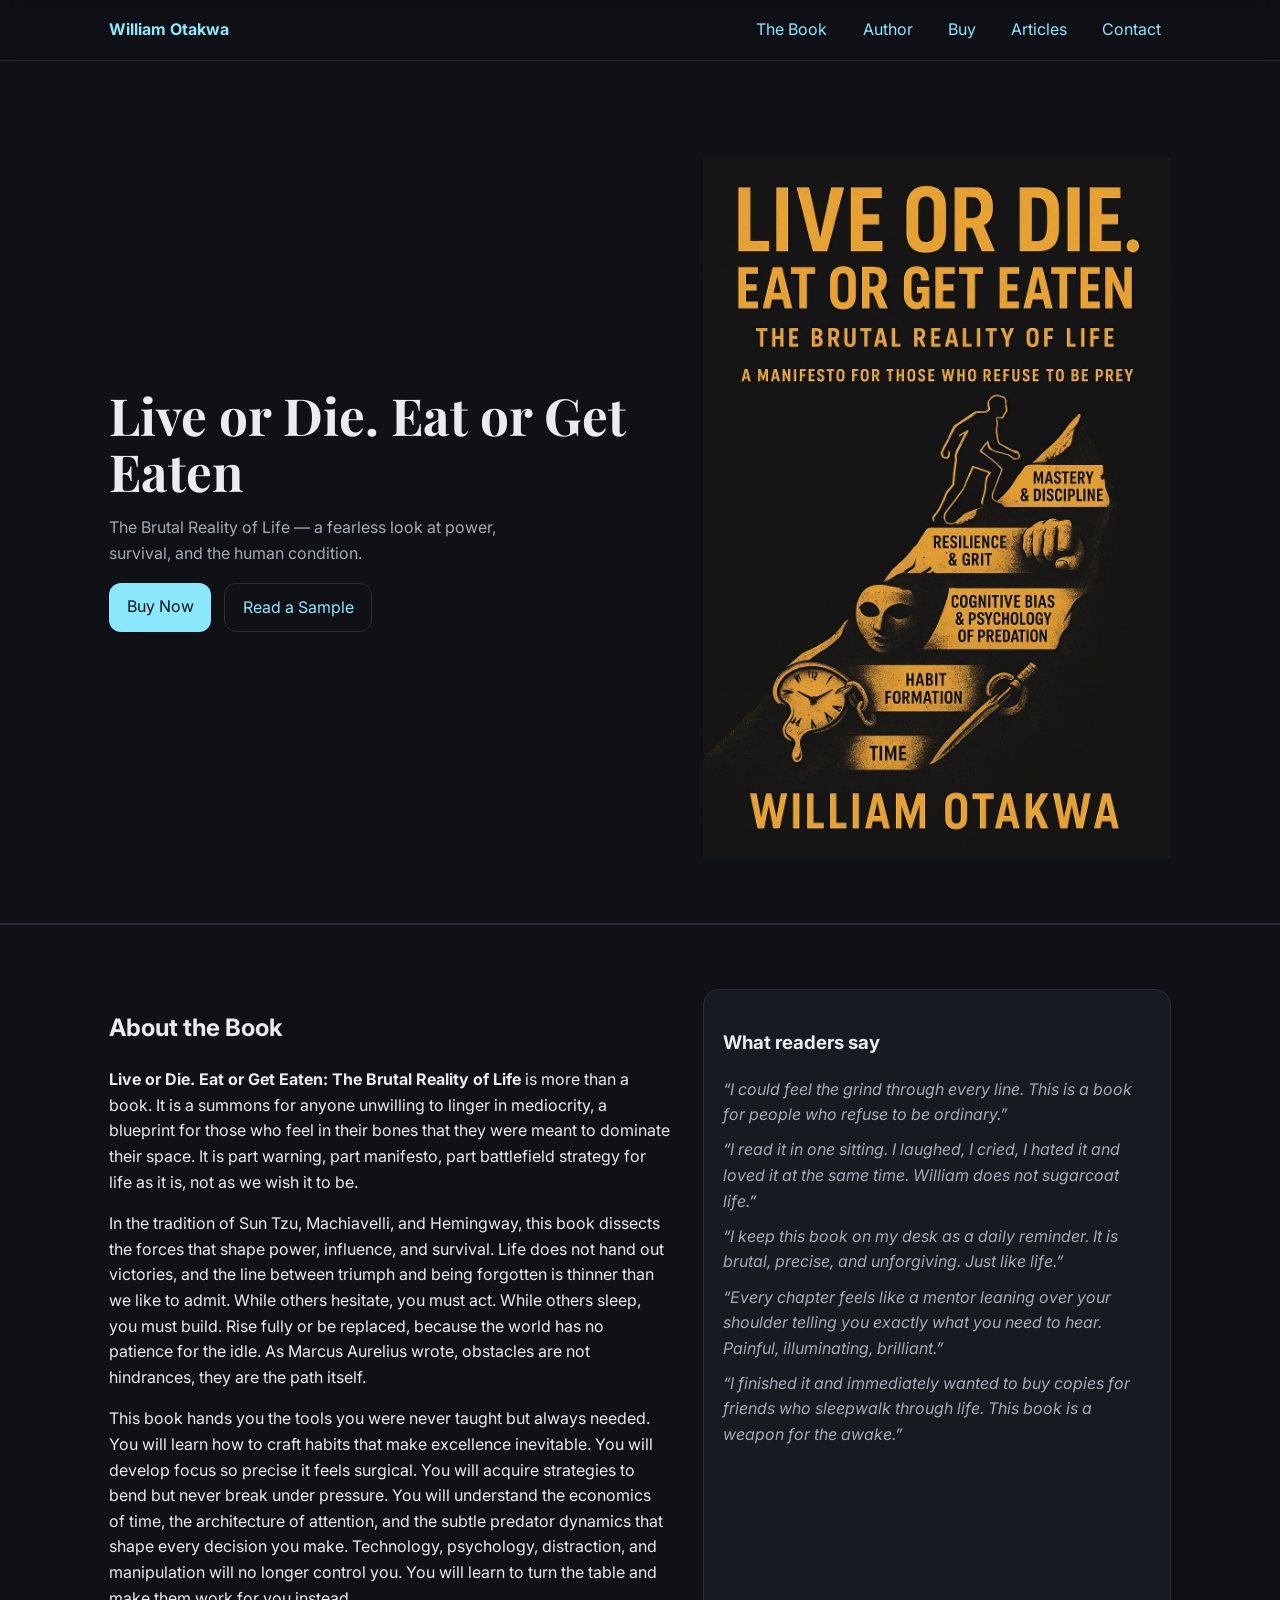
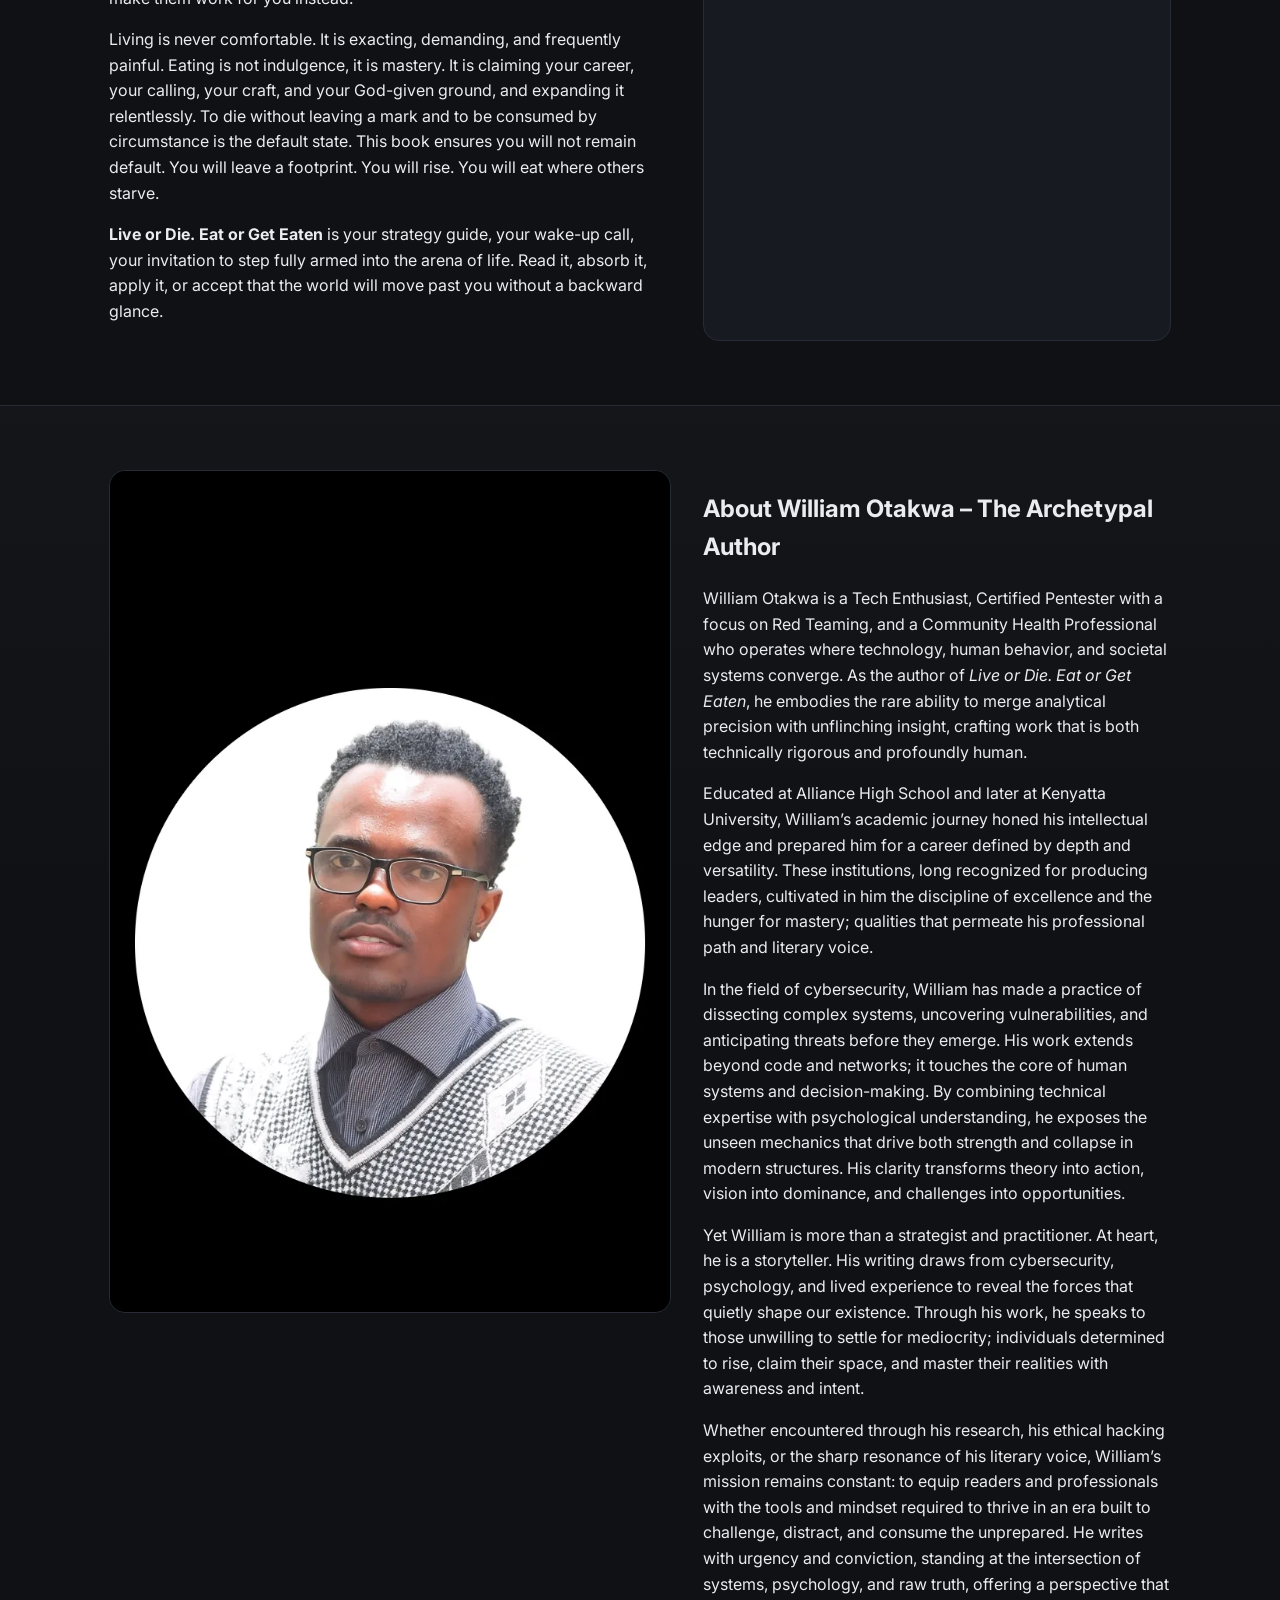
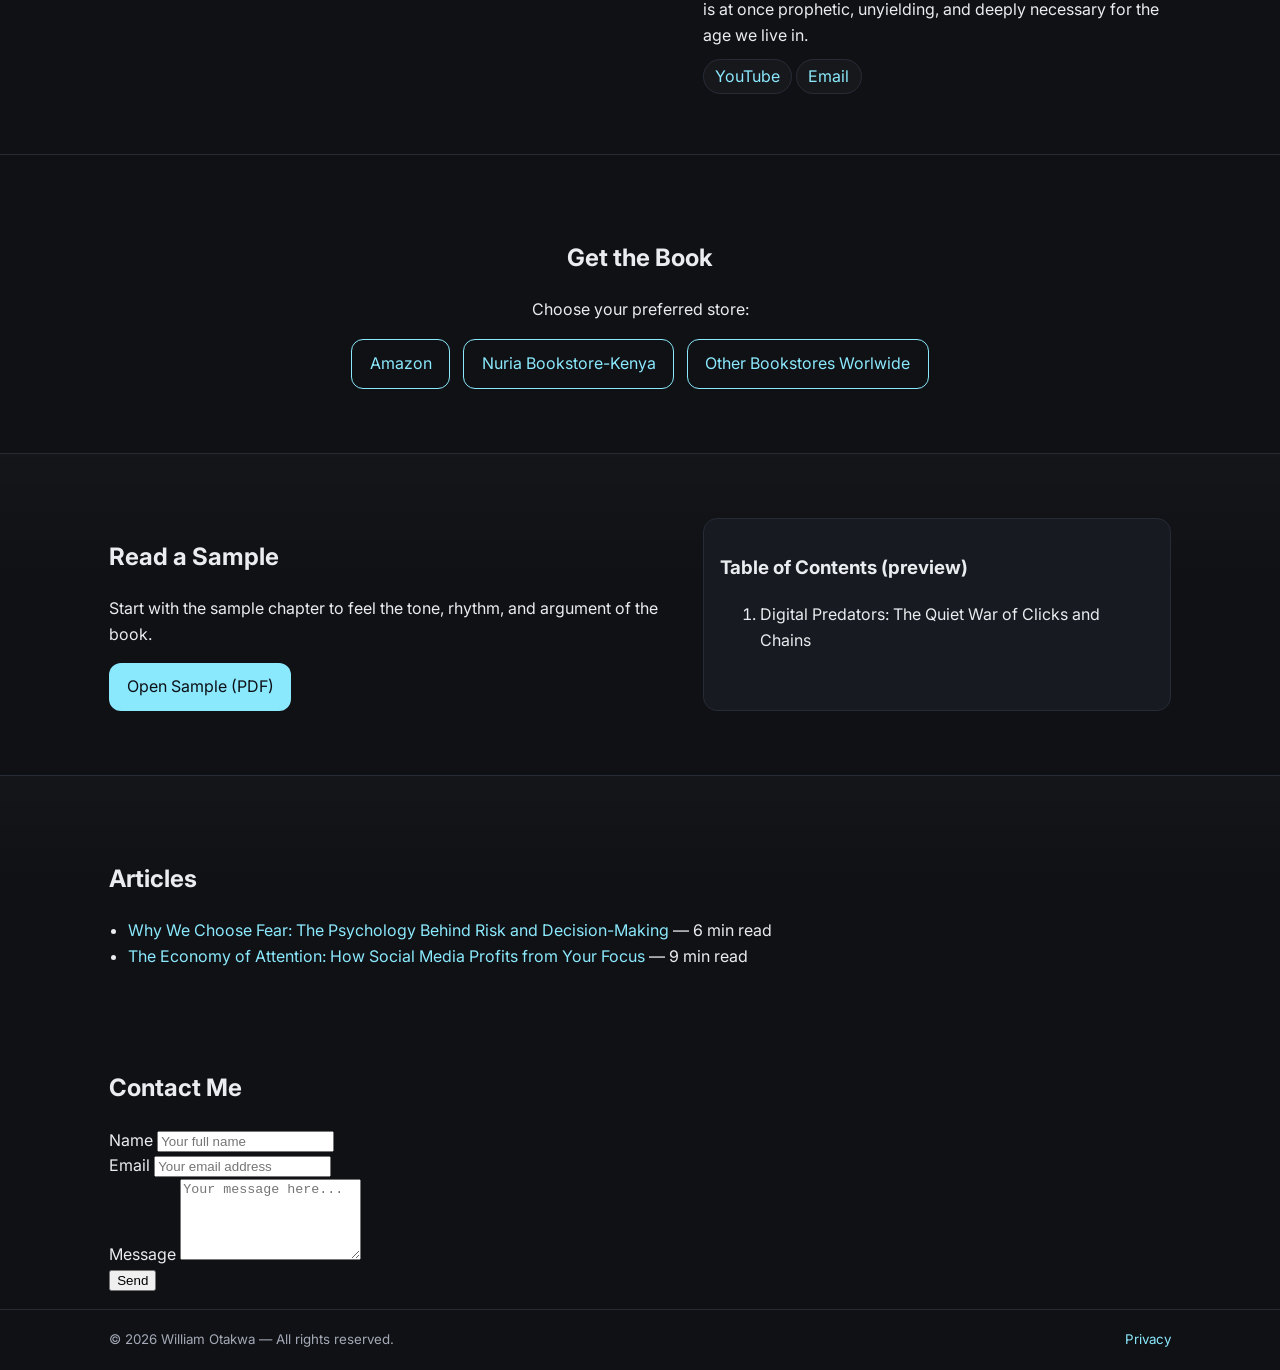
==== commit 8a54f32b: "Redesign contact form: responsive layout, improved CSS and JS" ====
--- a/index.html
+++ b/index.html
@@ -145,27 +145,75 @@
     <h2>Articles</h2>
     <ul class="post-list">
       <li><a href="articles/why-we-choose-fear.html">Why We Choose Fear: The Psychology Behind Risk and Decision-Making</a> — 6 min read</li>
-      <li><a href="articles/the-economy-of-attention.html">The Economy of Attention: How Social Media Profits from Your Focus</a> — 5 min read</li>
+      <li><a href="articles/the-economy-of-attention.html">The Economy of Attention: How Social Media Profits from Your Focus</a> — 9 min read</li>
     </ul>
   </div>
 </section>
 
 
-  <section id="contact" class="section">
-    <div class="container grid-2">
-      <div>
-        <h2>Contact</h2>
-        <p>For readings, interviews, or permissions, reach out directly.</p>
-        <p><a class="btn primary" href="mailto:williamspeakstech@gmail.com">Email William</a></p>
-      </div>
-      <form class="contact-form" action="mailto:williamspeakstech@gmail.com" method="post" enctype="text/plain">
-        <label>Name <input name="name" required></label>
-        <label>Email <input name="email" type="email" required></label>
-        <label>Message <textarea name="message" rows="4" required></textarea></label>
-        <button class="btn" type="submit">Send</button>
-      </form>
-    </div>
-  </section>
+  <section id="contact">
+  <div class="container">
+    <h2>Contact Me</h2>
+
+    <form id="contact-form" action="https://formspree.io/f/xqalovlw" method="POST" class="contact-form">
+      <div class="form-group">
+        <label for="name">Name</label>
+        <input type="text" name="name" id="name" placeholder="Your full name" required>
+      </div>
+
+      <div class="form-group">
+        <label for="email">Email</label>
+        <input type="email" name="_replyto" id="email" placeholder="Your email address" required>
+      </div>
+
+      <div class="form-group">
+        <label for="message">Message</label>
+        <textarea name="message" id="message" rows="5" placeholder="Your message here..." required></textarea>
+      </div>
+
+      <button type="submit">Send</button>
+    </form>
+
+    <!-- Success/Error Message -->
+    <p id="form-status" style="margin-top: 10px; font-weight: bold;"></p>
+  </div>
+</section>
+
+<!-- JavaScript to handle AJAX submission -->
+<script>
+  const form = document.getElementById("contact-form");
+  const status = document.getElementById("form-status");
+
+  form.addEventListener("submit", async (event) => {
+    event.preventDefault();
+
+    const data = new FormData(form);
+    status.textContent = "Sending...";
+    status.style.color = "black";
+
+    try {
+      const response = await fetch(form.action, {
+        method: form.method,
+        body: data,
+        headers: { 'Accept': 'application/json' }
+      });
+
+      if (response.ok) {
+        status.textContent = "✅ Thanks for your message! I’ll get back to you soon.";
+        status.style.color = "green";
+        form.reset();
+      } else {
+        status.textContent = "❌ Oops! Something went wrong. Please try again.";
+        status.style.color = "red";
+      }
+    } catch (error) {
+      status.textContent = "⚠️ Network error. Please check your connection.";
+      status.style.color = "red";
+    }
+  });
+</script>
+
+
 
   <footer class="footer">
     <div class="container split">
@@ -207,5 +255,7 @@
     ]
   }
   </script>
+  <script src="assets/js/form.js" defer></script>
+
 </body>
 </html>
